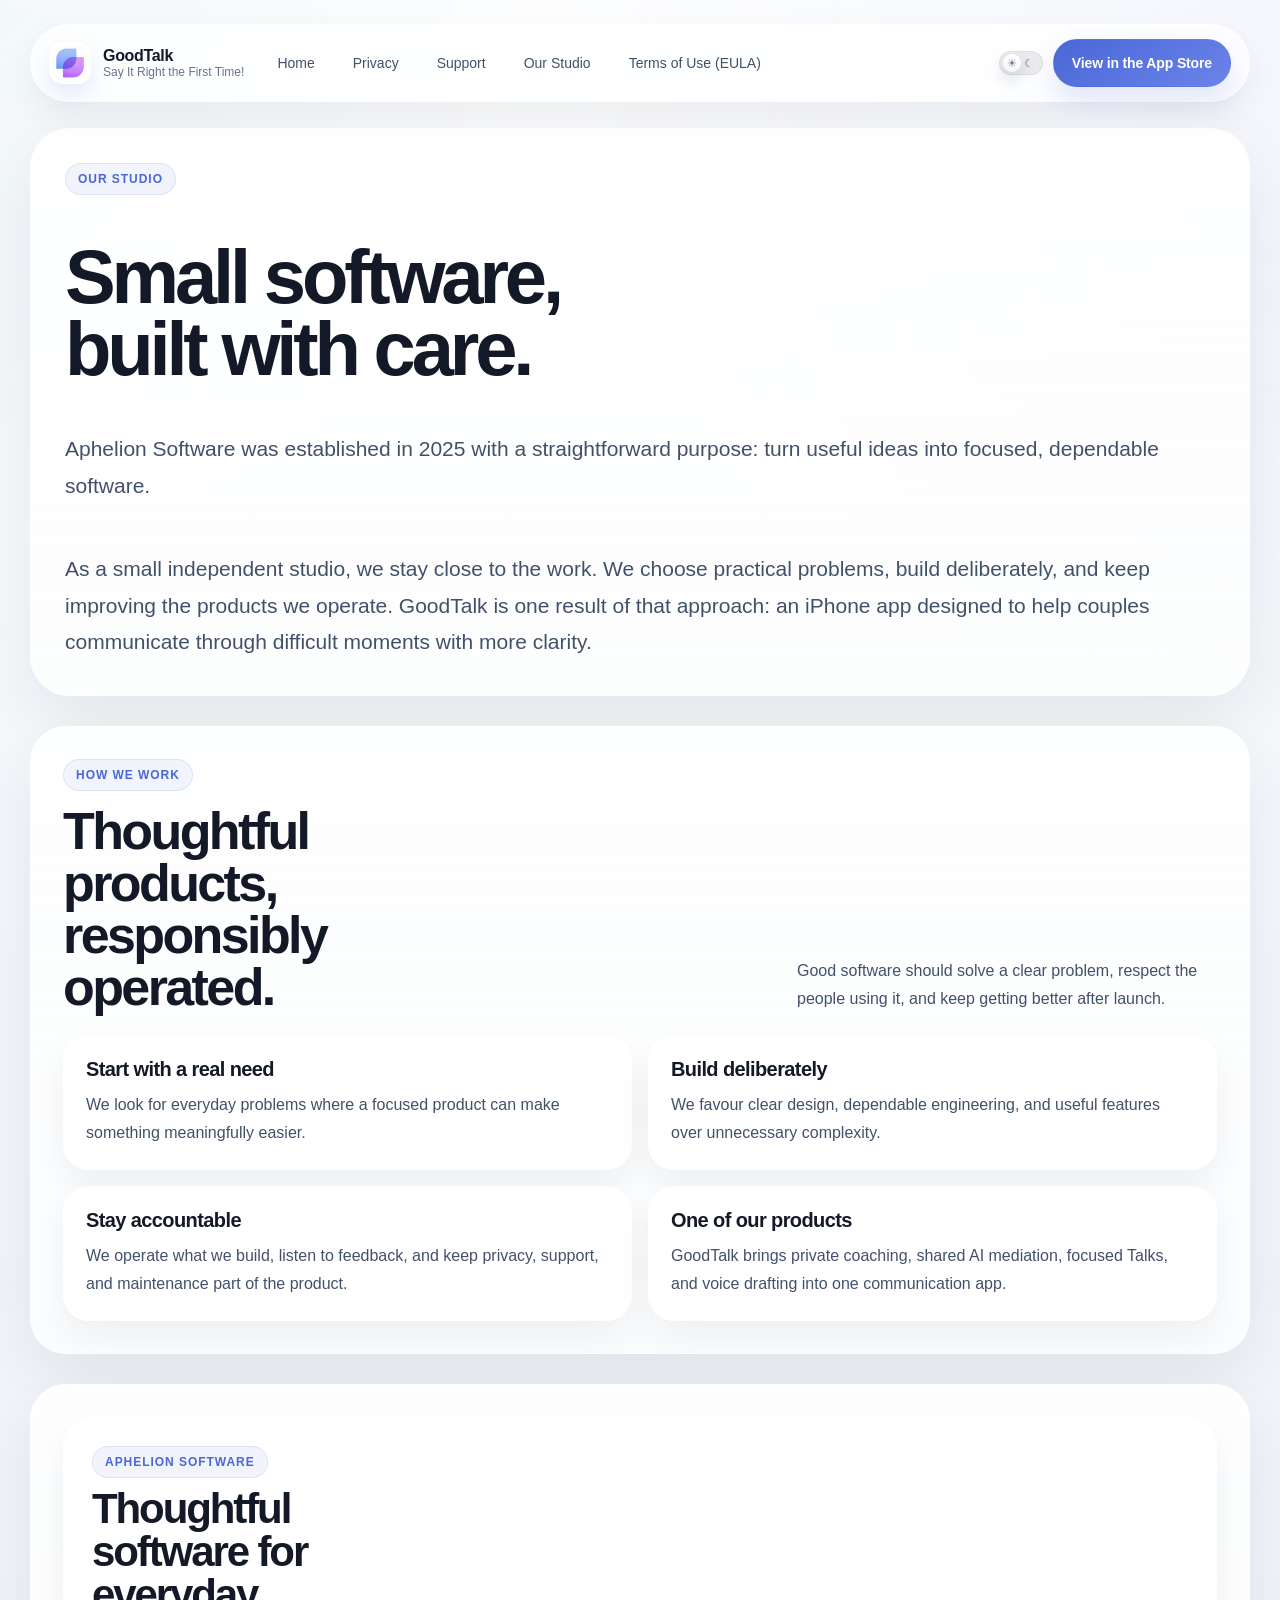
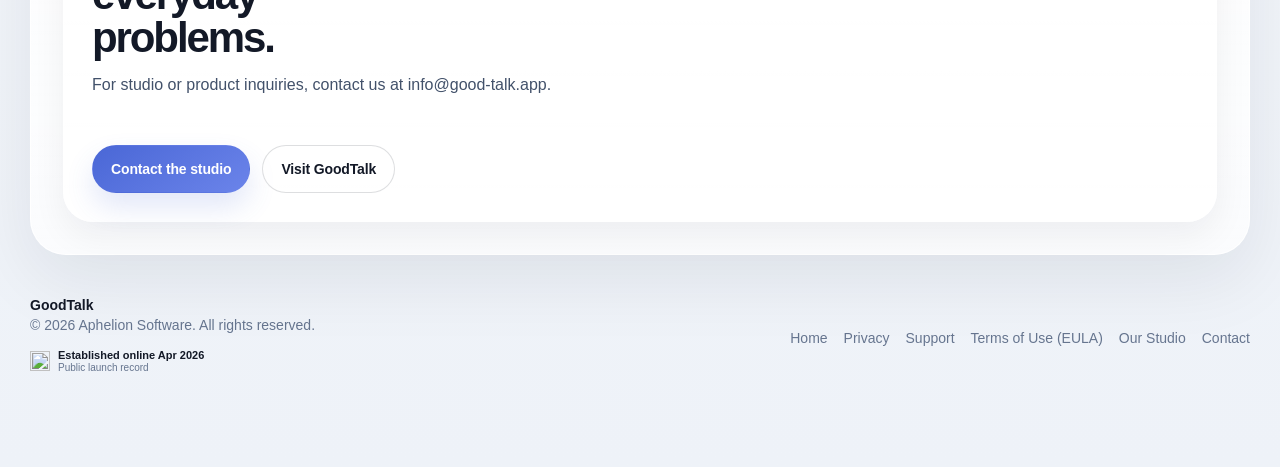
==== company/index.html @ 1cd94fde "Add company page and update assets for GoodTalk - Created a new company page (company/index.html) de" ====
<!DOCTYPE html>
<html lang="en">
<head>
  <meta charset="UTF-8" />
  <meta name="viewport" content="width=device-width, initial-scale=1.0" />
  <title>Our Studio | Aphelion Software</title>
  <meta
    name="description"
    content="Aphelion Software is an independent software studio established in 2025. GoodTalk is one of the products built and operated by the studio."
  />
  <meta name="robots" content="index, follow" />
  <meta name="theme-color" content="#f5f7fb" media="(prefers-color-scheme: light)" />
  <meta name="theme-color" content="#0d1118" media="(prefers-color-scheme: dark)" />
  <link rel="canonical" href="https://good-talk.app/company/" />
  <link rel="icon" type="image/png" href="../assets/app-icon.png" />
  <link rel="apple-touch-icon" href="../assets/app-icon.png" />
  <meta property="og:type" content="website" />
  <meta property="og:site_name" content="GoodTalk" />
  <meta property="og:title" content="Our Studio | Aphelion Software" />
  <meta property="og:description" content="An independent software studio established in 2025, and the team behind GoodTalk." />
  <meta property="og:url" content="https://good-talk.app/company/" />
  <meta property="og:image" content="https://good-talk.app/assets/app-icon.png" />
  <meta property="og:image:width" content="1024" />
  <meta property="og:image:height" content="1024" />
  <meta property="og:image:alt" content="GoodTalk logo" />
  <meta name="twitter:card" content="summary_large_image" />
  <meta name="twitter:title" content="Our Studio | Aphelion Software" />
  <meta name="twitter:description" content="An independent software studio established in 2025, and the team behind GoodTalk." />
  <meta name="twitter:image" content="https://good-talk.app/assets/app-icon.png" />
  <meta name="twitter:image:alt" content="GoodTalk logo" />
  <link rel="stylesheet" href="../styles.css" />
  <script type="application/ld+json">
    {
      "@context": "https://schema.org",
      "@graph": [
        {
          "@type": "Organization",
          "@id": "https://good-talk.app/#organization",
          "name": "Aphelion Software",
          "url": "https://good-talk.app/",
          "email": "info@good-talk.app",
          "foundingDate": "2025",
          "brand": {
            "@type": "Brand",
            "name": "GoodTalk"
          }
        },
        {
          "@type": "WebPage",
          "@id": "https://good-talk.app/company/#webpage",
          "url": "https://good-talk.app/company/",
          "name": "Our Studio | Aphelion Software",
          "description": "Aphelion Software is an independent software studio established in 2025. GoodTalk is one of the products built and operated by the studio."
        }
      ]
    }
  </script>
</head>
<body data-page="company">
  <main class="site-shell">
    <header class="topbar">
      <a class="brand" href="../index.html" aria-label="GoodTalk home">
        <span class="brand-mark">
          <img class="brand-icon" src="../assets/goodtalk-logo.png" alt="" />
        </span>
        <span class="brand-copy">
          <span class="brand-title">GoodTalk</span>
          <span class="brand-subtitle">Say It Right the First Time!</span>
        </span>
      </a>

      <button
        class="menu-toggle"
        type="button"
        aria-expanded="false"
        aria-controls="topbar-menu-company"
        aria-label="Open navigation"
      >
        <span></span>
        <span></span>
      </button>

      <div class="topbar-menu" id="topbar-menu-company">
        <nav class="nav-links" aria-label="Primary">
          <a class="nav-link" href="../index.html">Home</a>
          <a class="nav-link" href="../privacy.html">Privacy</a>
          <a class="nav-link" href="../support.html">Support</a>
          <a class="nav-link is-active" href="index.html" aria-current="page">Our Studio</a>
          <a class="nav-link" href="../terms-of-use.html">Terms of Use (EULA)</a>
        </nav>
        <div class="mobile-nav-extra">
          <a class="nav-link" href="../index.html#overview">Overview</a>
          <a class="nav-link" href="../index.html#modes">Modes</a>
          <a class="nav-link" href="../index.html#features">Features</a>
          <a class="nav-link" href="../index.html#pricing">Pricing</a>
        </div>
        <div class="topbar-actions">
          <button class="theme-toggle" type="button" aria-pressed="false" aria-label="Toggle color theme">
            <span class="theme-toggle-track" aria-hidden="true">
              <span class="theme-toggle-icon theme-toggle-icon-sun">☀</span>
              <span class="theme-toggle-thumb"></span>
              <span class="theme-toggle-icon theme-toggle-icon-moon">☾</span>
            </span>
          </button>
          <a class="button button-primary topbar-cta" href="https://apps.apple.com/us/app/goodtalk/id6760621856">View in the App Store</a>
        </div>
      </div>
    </header>

    <section class="page-hero reveal">
      <span class="section-kicker">Our Studio</span>
      <h1>Small software, built with care.</h1>
      <p>
        Aphelion Software was established in 2025 with a straightforward purpose: turn useful ideas into focused, dependable software.
      </p>
      <p>
        As a small independent studio, we stay close to the work. We choose practical problems, build deliberately, and keep improving the products we operate.
        GoodTalk is one result of that approach: an iPhone app designed to help couples communicate through difficult moments with more clarity.
      </p>
    </section>

    <section class="section section-shell reveal">
      <div class="section-header">
        <div>
          <span class="section-kicker">How we work</span>
          <h2>Thoughtful products, responsibly operated.</h2>
        </div>
        <p>Good software should solve a clear problem, respect the people using it, and keep getting better after launch.</p>
      </div>

      <div class="policy-grid">
        <article class="policy-card">
          <h3>Start with a real need</h3>
          <p>We look for everyday problems where a focused product can make something meaningfully easier.</p>
        </article>
        <article class="policy-card">
          <h3>Build deliberately</h3>
          <p>We favour clear design, dependable engineering, and useful features over unnecessary complexity.</p>
        </article>
        <article class="policy-card">
          <h3>Stay accountable</h3>
          <p>We operate what we build, listen to feedback, and keep privacy, support, and maintenance part of the product.</p>
        </article>
        <article class="policy-card">
          <h3>One of our products</h3>
          <p>GoodTalk brings private coaching, shared AI mediation, focused Talks, and voice drafting into one communication app.</p>
        </article>
      </div>
    </section>

    <section class="section section-shell reveal">
      <div class="cta-panel">
        <div>
          <span class="section-kicker">Aphelion Software</span>
          <h2>Thoughtful software for everyday problems.</h2>
          <p>For studio or product inquiries, contact us at info@good-talk.app.</p>
        </div>
        <div class="button-row">
          <a class="button button-primary" href="mailto:info@good-talk.app">Contact the studio</a>
          <a class="button button-secondary" href="../index.html">Visit GoodTalk</a>
        </div>
      </div>
    </section>

    <footer class="footer">
      <div class="footer-brand">
        <strong>GoodTalk</strong>
        <span>© 2026 Aphelion Software. All rights reserved.</span>
        <a class="launch-badge" href="https://websitelaunches.com/site/good-talk.app" target="_blank" rel="noopener" aria-label="View GoodTalk public launch record">
          <img class="launch-badge-logo" src="https://websitelaunches.com/images/wl_logo.png" alt="" width="24" height="24" loading="lazy">
          <span>
            <span class="launch-badge-title">Established online Apr 2026</span>
            <span class="launch-badge-caption">Public launch record</span>
          </span>
        </a>
      </div>
      <div class="footer-links">
        <a href="../index.html">Home</a>
        <a href="../privacy.html">Privacy</a>
        <a href="../support.html">Support</a>
        <a href="../terms-of-use.html">Terms of Use (EULA)</a>
        <a href="index.html">Our Studio</a>
        <a href="mailto:info@good-talk.app">Contact</a>
      </div>
    </footer>
  </main>

  <script src="../script.js"></script>
</body>
</html>
---- styles.css ----
:root {
  --bg: #f5f7fb;
  --bg-soft: #edf1f7;
  --surface: rgba(255, 255, 255, 0.86);
  --surface-strong: #ffffff;
  --surface-muted: rgba(247, 249, 252, 0.94);
  --stroke: rgba(17, 24, 39, 0.08);
  --stroke-strong: rgba(17, 24, 39, 0.14);
  --text: #131927;
  --text-soft: #42516a;
  --text-muted: #66758f;
  --accent: #4a67d6;
  --accent-soft: #6b84ea;
  --accent-mist: rgba(74, 103, 214, 0.1);
  --teal: #1f88a7;
  --purple: #6f64c8;
  --shadow-lg: 0 24px 70px rgba(17, 24, 39, 0.08);
  --shadow-md: 0 14px 34px rgba(17, 24, 39, 0.06);
  --shadow-sm: 0 8px 22px rgba(17, 24, 39, 0.05);
  --radius-xl: 34px;
  --radius-lg: 24px;
  --radius-md: 18px;
  --radius-sm: 14px;
  --content-width: 1220px;
  --content-width-narrow: 980px;
}

body[data-theme="dark"] {
  --bg: #0d1118;
  --bg-soft: #141a24;
  --surface: rgba(18, 24, 35, 0.82);
  --surface-strong: #151c27;
  --surface-muted: rgba(21, 28, 39, 0.92);
  --stroke: rgba(148, 163, 184, 0.16);
  --stroke-strong: rgba(148, 163, 184, 0.24);
  --text: #eef3fb;
  --text-soft: #c1cedf;
  --text-muted: #94a3b8;
  --accent: #7c96ff;
  --accent-soft: #9cb1ff;
  --accent-mist: rgba(124, 150, 255, 0.14);
  --teal: #55b7d4;
  --purple: #9a8ef1;
  --shadow-lg: 0 28px 80px rgba(0, 0, 0, 0.34);
  --shadow-md: 0 16px 38px rgba(0, 0, 0, 0.28);
  --shadow-sm: 0 10px 26px rgba(0, 0, 0, 0.22);
}

* {
  box-sizing: border-box;
}

html {
  scroll-behavior: smooth;
}

body {
  --sticky-offset: 112px;
}

body {
  margin: 0;
  min-height: 100vh;
  color: var(--text);
  font-family: "SF Pro Display", "Avenir Next", "Segoe UI", sans-serif;
  background:
    radial-gradient(circle at top right, rgba(74, 103, 214, 0.08), transparent 30%),
    radial-gradient(circle at top left, rgba(31, 136, 167, 0.08), transparent 22%),
    linear-gradient(180deg, #fbfcfe 0%, #f4f7fb 42%, #eef2f8 100%);
}

body[data-theme="dark"] {
  background:
    radial-gradient(circle at top right, rgba(124, 150, 255, 0.14), transparent 28%),
    radial-gradient(circle at top left, rgba(85, 183, 212, 0.12), transparent 20%),
    linear-gradient(180deg, #0b1017 0%, #111722 44%, #161d29 100%);
}

body::before {
  content: "";
  position: fixed;
  inset: 0;
  pointer-events: none;
  background:
    linear-gradient(rgba(255, 255, 255, 0.55), rgba(255, 255, 255, 0.55)),
    linear-gradient(90deg, rgba(17, 24, 39, 0.015) 1px, transparent 1px),
    linear-gradient(rgba(17, 24, 39, 0.015) 1px, transparent 1px);
  background-size: auto, 64px 64px, 64px 64px;
  mask-image: linear-gradient(to bottom, rgba(0, 0, 0, 0.85), transparent 92%);
}

body[data-theme="dark"]::before {
  background:
    linear-gradient(rgba(6, 10, 16, 0.28), rgba(6, 10, 16, 0.28)),
    linear-gradient(90deg, rgba(255, 255, 255, 0.022) 1px, transparent 1px),
    linear-gradient(rgba(255, 255, 255, 0.022) 1px, transparent 1px);
}

a {
  color: inherit;
}

img,
svg {
  display: block;
  max-width: 100%;
}

.site-shell {
  position: relative;
  z-index: 1;
  width: min(100% - 40px, var(--content-width));
  margin: 0 auto;
  padding: 24px 0 88px;
}

.site-shell-narrow {
  width: min(100% - 40px, var(--content-width-narrow));
}

.topbar {
  position: sticky;
  top: 16px;
  z-index: 30;
  display: flex;
  align-items: center;
  gap: 18px;
  padding: 14px 18px;
  margin-bottom: 26px;
  border: 1px solid rgba(255, 255, 255, 0.75);
  border-radius: 999px;
  background: rgba(255, 255, 255, 0.76);
  backdrop-filter: blur(18px);
  box-shadow: var(--shadow-md);
}

body[data-theme="dark"] .topbar {
  border-color: rgba(148, 163, 184, 0.12);
  background: rgba(15, 21, 31, 0.72);
}

.brand {
  display: inline-flex;
  align-items: center;
  gap: 12px;
  min-width: 0;
  flex-shrink: 0;
  text-decoration: none;
}

.brand-mark {
  display: grid;
  place-items: center;
  width: 42px;
  height: 42px;
  border-radius: 14px;
  padding: 3px;
  background: rgba(255, 255, 255, 0.9);
  box-shadow: 0 10px 22px rgba(74, 103, 214, 0.14);
}

body[data-theme="dark"] .brand-mark {
  background: rgba(255, 255, 255, 0.08);
  box-shadow: 0 10px 24px rgba(0, 0, 0, 0.24);
}

.brand-icon {
  width: 100%;
  height: 100%;
  border-radius: 11px;
  object-fit: cover;
}

.brand-copy {
  min-width: 0;
}

.brand-title,
.brand-subtitle {
  display: block;
}

.brand-title {
  font-size: 16px;
  font-weight: 700;
  letter-spacing: -0.02em;
}

.brand-subtitle {
  font-size: 12px;
  color: var(--text-muted);
}

.topbar-menu {
  display: flex;
  align-items: center;
  gap: 14px;
  flex: 1;
  min-width: 0;
}

.topbar-actions {
  display: inline-flex;
  align-items: center;
  gap: 10px;
  margin-left: auto;
}

.nav-links,
.mobile-nav-extra {
  display: flex;
  align-items: center;
  justify-content: flex-start;
  gap: 8px;
  flex-wrap: wrap;
}

.mobile-nav-extra {
  display: none;
}

.menu-toggle {
  display: none;
  align-items: center;
  justify-content: center;
  gap: 5px;
  width: 44px;
  height: 44px;
  margin-left: auto;
  border: 1px solid rgba(17, 24, 39, 0.08);
  border-radius: 999px;
  background: rgba(255, 255, 255, 0.84);
  box-shadow: var(--shadow-sm);
}

body[data-theme="dark"] .menu-toggle {
  border-color: rgba(148, 163, 184, 0.16);
  background: rgba(255, 255, 255, 0.06);
}

.menu-toggle span {
  display: block;
  width: 18px;
  height: 2px;
  border-radius: 999px;
  background: var(--text);
}

.theme-toggle {
  display: inline-flex;
  align-items: center;
  justify-content: center;
  width: 44px;
  height: 28px;
  padding: 0;
  border: 0;
  border-radius: 999px;
  background: transparent;
  color: var(--text);
  font: inherit;
  text-decoration: none;
  transition: transform 0.18s ease, opacity 0.18s ease;
}

.theme-toggle:hover,
.theme-toggle:focus-visible {
  transform: translateY(-1px);
  opacity: 0.92;
}

.theme-toggle-track {
  position: relative;
  display: inline-grid;
  grid-template-columns: 1fr 1fr;
  align-items: center;
  width: 44px;
  height: 24px;
  padding: 0 4px;
  border-radius: 999px;
  background: rgba(17, 24, 39, 0.08);
  border: 1px solid rgba(17, 24, 39, 0.06);
}

.theme-toggle-icon {
  position: relative;
  z-index: 1;
  display: grid;
  place-items: center;
  font-size: 11px;
  line-height: 1;
  color: var(--text-muted);
}

.theme-toggle-thumb {
  position: absolute;
  top: 2px;
  left: 3px;
  width: 18px;
  height: 18px;
  border-radius: 999px;
  background: linear-gradient(180deg, rgba(255, 255, 255, 0.98), rgba(244, 247, 252, 0.92));
  box-shadow: 0 8px 16px rgba(17, 24, 39, 0.16);
  transition: transform 0.22s ease;
}

.nav-link,
.button {
  display: inline-flex;
  align-items: center;
  justify-content: center;
  text-decoration: none;
  transition: transform 0.18s ease, background-color 0.18s ease, border-color 0.18s ease, color 0.18s ease, box-shadow 0.18s ease;
}

.nav-link {
  min-height: 42px;
  padding: 0 14px;
  border-radius: 999px;
  border: 1px solid transparent;
  color: var(--text-soft);
  font-size: 14px;
  font-weight: 500;
}

.nav-link:hover,
.nav-link:focus-visible,
.nav-link.is-active {
  color: var(--text);
  background: rgba(255, 255, 255, 0.86);
  border-color: rgba(17, 24, 39, 0.08);
  box-shadow: var(--shadow-sm);
}

.button {
  min-height: 48px;
  padding: 0 18px;
  border-radius: 999px;
  border: 1px solid transparent;
  font-size: 14px;
  font-weight: 700;
  letter-spacing: -0.01em;
}

.button:hover,
.button:focus-visible {
  transform: translateY(-1px);
}

.button-primary {
  color: #fff;
  background: linear-gradient(145deg, var(--accent), var(--accent-soft));
  box-shadow: 0 14px 28px rgba(74, 103, 214, 0.16);
}

.button-secondary {
  color: var(--text);
  background: rgba(255, 255, 255, 0.84);
  border-color: var(--stroke-strong);
}

body[data-theme="dark"] .button-secondary {
  background: rgba(255, 255, 255, 0.06);
}

body[data-theme="dark"] .theme-toggle {
  background: transparent;
}

body[data-theme="dark"] .theme-toggle:hover,
body[data-theme="dark"] .theme-toggle:focus-visible {
  background: transparent;
}

body[data-theme="dark"] .theme-toggle-track {
  background: rgba(255, 255, 255, 0.08);
  border-color: rgba(148, 163, 184, 0.14);
}

body[data-theme="dark"] .theme-toggle-thumb {
  transform: translateX(18px);
  background: linear-gradient(180deg, rgba(124, 150, 255, 0.95), rgba(96, 118, 214, 0.92));
  box-shadow: 0 8px 18px rgba(0, 0, 0, 0.28);
}

body[data-theme="dark"] .theme-toggle-icon-sun {
  color: rgba(148, 163, 184, 0.8);
}

body[data-theme="dark"] .theme-toggle-icon-moon {
  color: #eef3fb;
}

body[data-theme="dark"] .legal-fine-print-card {
  border-color: rgba(148, 163, 184, 0.12);
  background: rgba(255, 255, 255, 0.05);
}

.topbar-cta {
  white-space: nowrap;
}

.hero,
.page-hero {
  display: grid;
  gap: 28px;
  padding: 38px;
  border: 1px solid rgba(255, 255, 255, 0.88);
  border-radius: 40px;
  background: linear-gradient(180deg, rgba(255, 255, 255, 0.94), rgba(255, 255, 255, 0.78));
  box-shadow: var(--shadow-lg);
}

body[data-theme="dark"] .hero,
body[data-theme="dark"] .page-hero,
body[data-theme="dark"] .section-shell,
body[data-theme="dark"] .mode-detail,
body[data-theme="dark"] .intro-card,
body[data-theme="dark"] .mode-card,
body[data-theme="dark"] .category-card,
body[data-theme="dark"] .trust-card,
body[data-theme="dark"] .support-topic-card,
body[data-theme="dark"] .support-checklist-card,
body[data-theme="dark"] .privacy-summary-card,
body[data-theme="dark"] .policy-card,
body[data-theme="dark"] .policy-detail-card,
body[data-theme="dark"] .faq-card,
body[data-theme="dark"] .pricing-card,
body[data-theme="dark"] .cta-panel,
body[data-theme="dark"] .mode-pill {
  border-color: rgba(148, 163, 184, 0.12);
  background: rgba(17, 24, 35, 0.78);
}

.hero,
.page-hero,
.mode-detail,
.section-shell,
.footer,
#overview,
#modes,
#communication-coach,
#features,
#pricing,
#mode-aria,
#mode-private-coach,
#mode-talks,
#mode-voice {
  scroll-margin-top: var(--sticky-offset);
}

.hero {
  grid-template-columns: minmax(0, 1.05fr) minmax(340px, 0.95fr);
  align-items: center;
}

.hero-copy {
  max-width: 600px;
}

.eyebrow,
.section-kicker,
.mode-card-label,
.pricing-tier,
.pricing-badge,
.pill-label {
  display: inline-flex;
  align-items: center;
  justify-content: center;
  justify-self: start;
  width: fit-content;
  max-width: 100%;
  border-radius: 999px;
  font-size: 12px;
  font-weight: 700;
  letter-spacing: 0.08em;
  text-transform: uppercase;
}

.eyebrow,
.section-kicker {
  padding: 8px 12px;
  border: 1px solid rgba(74, 103, 214, 0.12);
  background: rgba(74, 103, 214, 0.07);
  color: var(--accent);
}

.hero h1,
.page-hero h1 {
  margin: 18px 0 0;
  font-size: clamp(40px, 8vw, 76px);
  line-height: 0.95;
  letter-spacing: -0.055em;
  max-width: 11ch;
}

.lead,
.page-hero p {
  margin: 18px 0 0;
  font-size: clamp(18px, 2vw, 21px);
  line-height: 1.75;
  color: var(--text-soft);
}

.hero-actions,
.button-row {
  display: flex;
  flex-wrap: wrap;
  gap: 12px;
  margin-top: 28px;
}

.hero-offers {
  display: grid;
  gap: 8px;
  margin-top: 20px;
  color: var(--text);
  font-size: 14px;
  line-height: 1.55;
}

.hero-offers strong {
  display: flex;
  align-items: center;
  gap: 9px;
}

.hero-offers strong::before {
  content: "";
  flex: 0 0 auto;
  width: 8px;
  height: 8px;
  border-radius: 999px;
  background: linear-gradient(145deg, var(--teal), var(--accent));
  box-shadow: 0 0 0 5px var(--accent-mist);
}

.hero-point,
.mini-chip {
  display: inline-flex;
  align-items: center;
  min-height: 40px;
  padding: 0 14px;
  border-radius: 999px;
  background: rgba(255, 255, 255, 0.8);
  border: 1px solid rgba(17, 24, 39, 0.08);
  color: var(--text-soft);
  font-size: 14px;
  box-shadow: var(--shadow-sm);
}

.hero-visual,
.mode-visual {
  display: flex;
  justify-content: center;
}

.hero-device {
  display: grid;
  justify-items: center;
  width: min(100%, 560px);
  padding: 12px 20px 8px;
}

.hero-device-stage {
  position: relative;
  width: min(100%, 500px);
  padding: 10px 0 0;
}

.hero-phone-switcher {
  position: relative;
  display: block;
  width: 100%;
  aspect-ratio: 0.66;
  padding: 0;
  border: 0;
  background: transparent;
  color: inherit;
  cursor: pointer;
  overflow: visible;
}

.hero-phone-switcher:focus-visible {
  outline: 3px solid var(--accent);
  outline-offset: 8px;
  border-radius: 36px;
}

.hero-phone-switcher .hero-phone-card {
  position: absolute;
  top: 0;
  left: 0;
  width: min(68%, 340px);
  margin: 0;
  z-index: 1;
  transition: transform 0.52s cubic-bezier(0.22, 1, 0.36, 1);
  transform: translate(92px, 24px) rotate(2.5deg) scale(0.94);
  transform-origin: center;
  opacity: 1;
  pointer-events: none;
}

.hero-phone-switcher .hero-phone-card[data-stack-position="1"] {
  z-index: 2;
  transform: translate(92px, 24px) rotate(2.5deg) scale(0.94);
}

.hero-phone-switcher .hero-phone-card[data-stack-position="2"] {
  z-index: 1;
  transform: translate(172px, 52px) rotate(5deg) scale(0.87);
}

.hero-phone-switcher .hero-phone-card.is-active {
  z-index: 3;
  transform: translate(0, 0) rotate(-2deg) scale(1);
  opacity: 1;
}

.hero-phone-switcher .app-store-poster {
  display: block;
  width: 100%;
  height: auto;
  border: 1px solid rgba(255, 255, 255, 0.88);
  border-radius: 36px;
  background: #f4f1ff;
  box-shadow:
    0 28px 62px rgba(17, 24, 39, 0.22),
    0 4px 16px rgba(74, 103, 214, 0.12);
  overflow: hidden;
}

.iphone-shot {
  position: relative;
  margin: 0;
}

.iphone-shell {
  position: relative;
  width: min(100%, 420px);
  aspect-ratio: 1520 / 3068;
  border-radius: 62px;
  background: url("assets/iphone-17-pro-max-silver-frame.png") center / contain no-repeat;
  box-shadow: 0 30px 85px rgba(17, 24, 39, 0.18);
}

.iphone-island {
  display: none;
}

.iphone-screen {
  position: absolute;
  z-index: 1;
  inset: 3.26% 6.58%;
  overflow: hidden;
  border-radius: 46px;
  background: #000;
  box-shadow: 0 0 0 1px rgba(0, 0, 0, 0.08);
}

.iphone-screen img {
  width: 100%;
  height: 100%;
  object-fit: cover;
  border-radius: inherit;
}

.iphone-shot-compact .iphone-shell {
  width: min(100%, 320px);
}

.shot-caption {
  max-width: 320px;
  margin: 14px auto 0;
  color: var(--text-soft);
  font-size: 14px;
  line-height: 1.7;
  text-align: center;
}

.device-frame {
  width: min(100%, 380px);
  padding: 14px;
  border-radius: 34px;
  background: linear-gradient(180deg, #141721, #23293d);
  box-shadow: 0 26px 58px rgba(17, 24, 39, 0.18);
}

.hero-device .device-frame {
  margin: 0 auto;
}

.device-topline {
  display: flex;
  justify-content: space-between;
  align-items: center;
  padding: 4px 10px 12px;
  color: rgba(255, 255, 255, 0.72);
  font-size: 11px;
  font-weight: 600;
}

.device-screen {
  min-height: 640px;
  padding: 18px;
  border-radius: 24px;
  background:
    radial-gradient(circle at top right, rgba(74, 103, 214, 0.16), transparent 32%),
    linear-gradient(180deg, #fbfcfe, #eef2f9);
}

.device-screen-header,
.conversation-title {
  display: flex;
  justify-content: space-between;
  gap: 14px;
  align-items: start;
  margin-bottom: 16px;
}

.device-screen-header strong,
.conversation-title strong {
  display: block;
  font-size: 16px;
}

.device-screen-header span,
.conversation-title span {
  color: var(--text-muted);
  font-size: 13px;
}

.pill-label {
  min-height: 32px;
  padding: 0 12px;
  background: rgba(74, 103, 214, 0.1);
  color: var(--accent);
  letter-spacing: 0.04em;
}

.chat-thread {
  display: grid;
  gap: 12px;
}

.bubble {
  max-width: 88%;
  padding: 13px 14px;
  border-radius: 20px;
  font-size: 14px;
  line-height: 1.6;
  box-shadow: var(--shadow-sm);
}

.bubble-incoming {
  background: #fff;
  color: var(--text);
  border-bottom-left-radius: 8px;
}

.bubble-outgoing {
  margin-left: auto;
  background: linear-gradient(140deg, var(--accent), var(--accent-soft));
  color: #fff;
  border-bottom-right-radius: 8px;
}

.bubble-system,
.bubble-aria {
  max-width: 100%;
  display: grid;
  gap: 6px;
  background: rgba(74, 103, 214, 0.08);
  border: 1px solid rgba(74, 103, 214, 0.12);
  color: var(--text);
}

.bubble-aria {
  background: rgba(31, 136, 167, 0.09);
  border-color: rgba(31, 136, 167, 0.16);
}

.bubble-system strong,
.bubble-aria strong {
  font-size: 13px;
}

.bubble-system span,
.bubble-aria span {
  font-size: 14px;
  line-height: 1.6;
  color: var(--text-soft);
}

.device-composer {
  display: flex;
  align-items: center;
  justify-content: space-between;
  gap: 12px;
  margin-top: 16px;
  padding: 12px 14px;
  border-radius: 18px;
  background: rgba(255, 255, 255, 0.82);
  border: 1px solid rgba(17, 24, 39, 0.06);
}

.device-composer span {
  font-size: 14px;
  color: var(--text-muted);
}

.device-composer button {
  border: 0;
  border-radius: 999px;
  background: rgba(74, 103, 214, 0.14);
  color: var(--accent);
  padding: 9px 14px;
  font: inherit;
  font-weight: 700;
}

.section {
  margin-top: 30px;
}

.section-shell {
  padding: 32px;
  border-radius: 36px;
  border: 1px solid rgba(255, 255, 255, 0.88);
  background:
    linear-gradient(180deg, rgba(255, 255, 255, 0.9), rgba(255, 255, 255, 0.72));
  box-shadow: var(--shadow-lg);
}

.section-header {
  display: grid;
  grid-template-columns: minmax(0, 1fr) minmax(280px, 420px);
  gap: 22px;
  align-items: end;
  margin-bottom: 22px;
}

.section-header h2 {
  margin: 14px 0 0;
  font-size: clamp(30px, 5vw, 52px);
  line-height: 1;
  letter-spacing: -0.05em;
  max-width: 12ch;
}

.section-header p {
  margin: 0;
  color: var(--text-soft);
  line-height: 1.75;
  font-size: 16px;
}

.intro-grid,
.mode-card-grid,
.category-grid,
.trust-grid,
.pricing-grid,
.support-topic-grid,
.support-checklist-grid,
.policy-grid {
  display: grid;
  gap: 16px;
}

.intro-grid {
  grid-template-columns: repeat(4, minmax(0, 1fr));
}

.intro-card,
.mode-card,
.category-card,
.trust-card,
.support-topic-card,
.support-checklist-card,
.privacy-summary-card,
.policy-card,
.policy-detail-card,
.faq-card,
.pricing-card,
.cta-panel,
.mode-pill {
  border: 1px solid rgba(255, 255, 255, 0.9);
  background: rgba(255, 255, 255, 0.82);
  box-shadow: var(--shadow-md);
}

.intro-card,
.category-card,
.trust-card,
.support-topic-card,
.support-checklist-card,
.policy-card,
.policy-detail-card,
.faq-card,
.pricing-card {
  padding: 22px;
  border-radius: 26px;
}

.intro-card strong,
.category-card h3,
.trust-card h3,
.support-topic-card h3,
.support-checklist-card h3,
.policy-card h3,
.policy-detail-card h3,
.faq-card h3,
.pricing-card h3 {
  margin: 0 0 10px;
  font-size: 20px;
  line-height: 1.15;
  letter-spacing: -0.03em;
}

.intro-card p,
.category-card p,
.trust-card p,
.support-topic-card p,
.support-checklist-card p,
.policy-card p,
.policy-detail-card p,
.faq-card p,
.pricing-copy,
.pricing-note,
.cta-panel p,
.privacy-summary-card p {
  margin: 0;
  color: var(--text-soft);
  line-height: 1.75;
}

.mode-rail {
  display: flex;
  flex-wrap: wrap;
  gap: 12px;
  margin-bottom: 20px;
}

.mode-pill {
  display: inline-flex;
  align-items: center;
  gap: 12px;
  min-height: 50px;
  padding: 0 16px;
  border-radius: 999px;
  text-decoration: none;
}

.mode-pill span {
  font-size: 12px;
  color: var(--text-muted);
  font-weight: 700;
}

.mode-pill strong {
  font-size: 14px;
}

.mode-pill.is-active {
  background: rgba(74, 103, 214, 0.08);
  border-color: rgba(74, 103, 214, 0.14);
}

.mode-card-grid {
  grid-template-columns: repeat(3, minmax(0, 1fr));
}

.mode-card {
  display: block;
  padding: 24px;
  border-radius: 30px;
  text-decoration: none;
}

.mode-card-label,
.pricing-tier {
  min-height: 32px;
  padding: 0 12px;
  margin-bottom: 18px;
  background: rgba(74, 103, 214, 0.08);
  color: var(--accent);
}

.mode-card h3 {
  margin: 0 0 10px;
  font-size: 24px;
  line-height: 1.05;
  letter-spacing: -0.04em;
}

.mode-card p {
  margin: 0;
  color: var(--text-soft);
  line-height: 1.7;
}

.mode-card-coach {
  background: linear-gradient(180deg, rgba(255, 255, 255, 0.94), rgba(114, 100, 200, 0.08));
}

.mode-card-aria {
  background: linear-gradient(180deg, rgba(255, 255, 255, 0.94), rgba(31, 136, 167, 0.08));
}

.mode-card-private-aria {
  background: linear-gradient(180deg, rgba(255, 255, 255, 0.94), rgba(111, 100, 200, 0.08));
}

.mode-card-touch {
  background: linear-gradient(180deg, rgba(255, 255, 255, 0.94), rgba(74, 103, 214, 0.08));
}

body[data-theme="dark"] .mode-card-coach {
  background: linear-gradient(180deg, rgba(22, 28, 40, 0.92), rgba(86, 74, 148, 0.16));
}

body[data-theme="dark"] .mode-card-aria {
  background: linear-gradient(180deg, rgba(22, 28, 40, 0.92), rgba(27, 107, 131, 0.18));
}

body[data-theme="dark"] .mode-card-private-aria {
  background: linear-gradient(180deg, rgba(22, 28, 40, 0.92), rgba(111, 100, 200, 0.18));
}

body[data-theme="dark"] .mode-card-touch {
  background: linear-gradient(180deg, rgba(22, 28, 40, 0.92), rgba(74, 103, 214, 0.18));
}

.mode-detail {
  display: grid;
  grid-template-columns: minmax(0, 1fr) minmax(300px, 420px);
  gap: 26px;
  align-items: center;
  margin-top: 24px;
  padding: 28px;
  border-radius: 34px;
  background: rgba(255, 255, 255, 0.78);
  border: 1px solid rgba(255, 255, 255, 0.9);
  box-shadow: var(--shadow-lg);
}

.mode-detail-reverse {
  grid-template-columns: minmax(300px, 420px) minmax(0, 1fr);
}

.mode-detail-reverse .mode-visual {
  order: -1;
}

#mode-private-coach {
  background:
    radial-gradient(circle at top right, rgba(111, 100, 200, 0.12), transparent 28%),
    linear-gradient(180deg, rgba(255, 255, 255, 0.88), rgba(255, 255, 255, 0.74));
}

#mode-private-aria {
  background:
    radial-gradient(circle at top right, rgba(111, 100, 200, 0.14), transparent 28%),
    linear-gradient(180deg, rgba(255, 255, 255, 0.88), rgba(255, 255, 255, 0.74));
}

#mode-aria {
  background:
    radial-gradient(circle at top right, rgba(31, 136, 167, 0.14), transparent 28%),
    linear-gradient(180deg, rgba(255, 255, 255, 0.88), rgba(255, 255, 255, 0.74));
}

#mode-talks {
  background:
    radial-gradient(circle at top right, rgba(74, 103, 214, 0.12), transparent 28%),
    linear-gradient(180deg, rgba(255, 255, 255, 0.88), rgba(255, 255, 255, 0.74));
}

#mode-voice {
  background:
    radial-gradient(circle at top right, rgba(111, 100, 200, 0.14), transparent 28%),
    linear-gradient(180deg, rgba(255, 255, 255, 0.88), rgba(255, 255, 255, 0.74));
}

body[data-theme="dark"] #mode-private-coach {
  background:
    radial-gradient(circle at top right, rgba(111, 100, 200, 0.18), transparent 28%),
    linear-gradient(180deg, rgba(18, 24, 35, 0.94), rgba(18, 24, 35, 0.82));
}

body[data-theme="dark"] #mode-private-aria {
  background:
    radial-gradient(circle at top right, rgba(111, 100, 200, 0.22), transparent 28%),
    linear-gradient(180deg, rgba(18, 24, 35, 0.94), rgba(18, 24, 35, 0.82));
}

body[data-theme="dark"] #mode-aria {
  background:
    radial-gradient(circle at top right, rgba(31, 136, 167, 0.2), transparent 28%),
    linear-gradient(180deg, rgba(18, 24, 35, 0.94), rgba(18, 24, 35, 0.82));
}

body[data-theme="dark"] #mode-talks {
  background:
    radial-gradient(circle at top right, rgba(74, 103, 214, 0.2), transparent 28%),
    linear-gradient(180deg, rgba(18, 24, 35, 0.94), rgba(18, 24, 35, 0.82));
}

body[data-theme="dark"] #mode-voice {
  background:
    radial-gradient(circle at top right, rgba(111, 100, 200, 0.2), transparent 28%),
    linear-gradient(180deg, rgba(18, 24, 35, 0.94), rgba(18, 24, 35, 0.82));
}

.mode-copy h2 {
  margin: 12px 0;
  font-size: clamp(30px, 5vw, 48px);
  line-height: 1;
  letter-spacing: -0.05em;
  max-width: 13ch;
}

.mode-copy,
.mode-visual,
.example-showcase,
.example-carousel-viewport,
.example-carousel-track,
.example-card,
.example-slide,
.example-block {
  min-width: 0;
}

.mode-copy p {
  margin: 0;
  color: var(--text-soft);
  font-size: 17px;
  line-height: 1.8;
  max-width: 60ch;
}

.feature-list {
  margin: 18px 0 0;
  padding-left: 18px;
  color: var(--text-soft);
  line-height: 1.85;
}

.feature-list strong {
  color: var(--text);
}

.private-aria-card {
  display: grid;
  gap: 20px;
  padding: 28px;
  border: 1px solid rgba(111, 100, 200, 0.18);
  border-radius: 28px;
  background: rgba(255, 255, 255, 0.72);
  box-shadow: var(--shadow-md);
}

body[data-theme="dark"] .private-aria-card {
  background: rgba(255, 255, 255, 0.05);
}

.private-aria-modes {
  display: flex;
  flex-wrap: wrap;
  gap: 10px;
}

.private-aria-modes span {
  display: inline-flex;
  align-items: center;
  min-height: 38px;
  padding: 0 14px;
  border-radius: 999px;
  background: rgba(111, 100, 200, 0.1);
  color: var(--purple);
  font-size: 13px;
  font-weight: 700;
}

.private-aria-card p {
  margin: 0;
  color: var(--text-soft);
  line-height: 1.7;
}

.example-showcase {
  margin-top: 28px;
  padding: 22px;
  border-radius: 28px;
  background: rgba(247, 249, 253, 0.82);
  border: 1px solid rgba(17, 24, 39, 0.06);
  box-shadow: inset 0 1px 0 rgba(255, 255, 255, 0.65);
}

body[data-theme="dark"] .example-showcase,
body[data-theme="dark"] .feature-showcase {
  background: rgba(255, 255, 255, 0.04);
  border-color: rgba(148, 163, 184, 0.12);
  box-shadow: inset 0 1px 0 rgba(255, 255, 255, 0.04);
}

.example-showcase-header {
  display: flex;
  align-items: end;
  justify-content: space-between;
  gap: 18px;
  margin-bottom: 18px;
}

.example-showcase-header strong {
  display: block;
  margin-bottom: 6px;
  font-size: 18px;
  letter-spacing: -0.03em;
}

.example-showcase-header span {
  color: var(--text-soft);
  line-height: 1.7;
}

.example-carousel-controls {
  display: inline-flex;
  align-items: center;
  gap: 10px;
}

.example-carousel-button {
  position: relative;
  width: 34px;
  height: 34px;
  padding: 0;
  border: 1px solid rgba(17, 24, 39, 0.08);
  border-radius: 999px;
  background: rgba(255, 255, 255, 0.52);
  color: var(--text);
  font: inherit;
  font-size: 0;
  transition: transform 0.18s ease, background-color 0.18s ease, border-color 0.18s ease;
}

body[data-theme="dark"] .example-carousel-button {
  border-color: rgba(148, 163, 184, 0.16);
  background: rgba(255, 255, 255, 0.06);
  color: var(--text);
}

.example-carousel-button:hover,
.example-carousel-button:focus-visible {
  transform: translateY(-1px);
  background: rgba(255, 255, 255, 0.8);
  border-color: rgba(17, 24, 39, 0.12);
}

body[data-theme="dark"] .example-carousel-button:hover,
body[data-theme="dark"] .example-carousel-button:focus-visible {
  background: rgba(255, 255, 255, 0.12);
}

.example-carousel-button span {
  position: absolute;
  inset: 0;
  color: transparent;
}

.example-carousel-button span::before {
  content: "";
  position: absolute;
  top: 50%;
  left: 50%;
  width: 8px;
  height: 8px;
  border-top: 1.8px solid currentColor;
  border-right: 1.8px solid currentColor;
  color: var(--text-soft);
}

.example-carousel-button[data-carousel-next] span::before {
  transform: translate(-58%, -50%) rotate(45deg);
}

.example-carousel-button[data-carousel-prev] span::before {
  transform: translate(-42%, -50%) rotate(-135deg);
}

.example-carousel-viewport {
  overflow: hidden;
  border-radius: 24px;
}

.example-carousel-track {
  display: flex;
  transition: transform 0.45s cubic-bezier(0.22, 1, 0.36, 1);
  will-change: transform;
}

.device-carousel-viewport {
  position: relative;
  display: block;
  width: 100%;
  overflow: hidden;
}

.device-carousel-track {
  display: flex;
  width: 100%;
  transition: transform 0.55s cubic-bezier(0.22, 1, 0.36, 1);
  will-change: transform;
}

.device-slide {
  flex: 0 0 100%;
  display: grid;
  justify-items: center;
  align-content: center;
  min-width: 0;
}

.device-slide .iphone-shell,
.story-shot .iphone-shell {
  box-shadow: none;
}

.device-carousel-viewport.is-clickable {
  cursor: pointer;
}

.device-carousel-viewport.is-clickable:focus-visible {
  outline: 3px solid var(--accent);
  outline-offset: 5px;
  border-radius: 34px;
}

.mode-visual-static,
.story-shot {
  width: 100%;
}

.story-shot {
  display: grid;
  justify-items: center;
}

.app-store-shot {
  display: grid;
  width: 100%;
  margin: 0;
  justify-items: center;
}

.app-store-shot img {
  display: block;
  width: min(100%, 420px);
  height: auto;
  border-radius: 34px;
}

.app-store-shot-compact img {
  width: min(100%, 320px);
}

.example-card,
.example-slide {
  flex: 0 0 100%;
  display: grid;
  align-content: start;
  gap: 12px;
  min-height: 100%;
  padding: 22px;
  border-radius: 24px;
  border: 1px solid rgba(17, 24, 39, 0.06);
  background: rgba(255, 255, 255, 0.88);
  box-shadow: var(--shadow-sm);
}

body[data-theme="dark"] .example-card,
body[data-theme="dark"] .example-slide,
body[data-theme="dark"] .example-block,
body[data-theme="dark"] .example-card-aria .example-note-answer,
body[data-theme="dark"] .compare-card,
body[data-theme="dark"] .coach-note {
  border-color: rgba(148, 163, 184, 0.12);
  background: rgba(255, 255, 255, 0.05);
}

body[data-theme="dark"] .example-block-draft {
  background: linear-gradient(180deg, rgba(148, 163, 184, 0.1), rgba(148, 163, 184, 0.05));
  border-color: rgba(148, 163, 184, 0.18);
}

body[data-theme="dark"] .example-block-prompt {
  background: linear-gradient(180deg, rgba(182, 138, 166, 0.16), rgba(122, 132, 160, 0.1));
  border-color: rgba(182, 138, 166, 0.22);
}

body[data-theme="dark"] .example-block-result {
  background: linear-gradient(180deg, rgba(124, 150, 255, 0.18), rgba(124, 150, 255, 0.1));
  border-color: rgba(124, 150, 255, 0.24);
}

.example-card h3 {
  margin: 0;
  font-size: 20px;
  line-height: 1.08;
  letter-spacing: -0.04em;
}

.example-context,
.example-note {
  margin: 0;
  color: var(--text-soft);
  line-height: 1.7;
  overflow-wrap: anywhere;
}

.example-badge {
  display: inline-flex;
  align-items: center;
  justify-self: start;
  width: fit-content;
  max-width: 100%;
  min-height: 30px;
  padding: 0 11px;
  border-radius: 999px;
  background: rgba(74, 103, 214, 0.08);
  color: var(--accent);
  font-size: 12px;
  font-weight: 700;
  letter-spacing: 0.06em;
  text-transform: uppercase;
}

.example-block {
  padding: 14px;
  border-radius: 18px;
  background: rgba(244, 247, 252, 0.82);
  border: 1px solid rgba(17, 24, 39, 0.06);
}

.example-block-draft {
  background: linear-gradient(180deg, rgba(17, 24, 39, 0.05), rgba(17, 24, 39, 0.028));
  border-color: rgba(17, 24, 39, 0.09);
}

.example-block-prompt {
  background: linear-gradient(180deg, rgba(160, 126, 150, 0.12), rgba(108, 114, 137, 0.08));
  border-color: rgba(160, 126, 150, 0.16);
}

.example-block small {
  display: block;
  margin-bottom: 7px;
  color: var(--text-muted);
  font-size: 11px;
  font-weight: 700;
  letter-spacing: 0.08em;
  text-transform: uppercase;
}

.example-block p,
.example-note-answer {
  margin: 0;
  line-height: 1.75;
  overflow-wrap: anywhere;
}

.example-block-result {
  background: linear-gradient(180deg, rgba(74, 103, 214, 0.11), rgba(74, 103, 214, 0.08));
  border-color: rgba(74, 103, 214, 0.18);
}

.example-card-coach {
  background: linear-gradient(180deg, rgba(255, 255, 255, 0.94), rgba(111, 100, 200, 0.05));
}

.example-card-aria {
  background: linear-gradient(180deg, rgba(255, 255, 255, 0.94), rgba(31, 136, 167, 0.05));
}

.example-card-touch {
  background: linear-gradient(180deg, rgba(255, 255, 255, 0.94), rgba(74, 103, 214, 0.05));
}

.example-card-aria .example-note-answer {
  margin-top: 14px;
  padding: 16px;
  border-radius: 18px;
  background: linear-gradient(180deg, rgba(111, 100, 200, 0.1), rgba(74, 103, 214, 0.08));
  border: 1px solid rgba(111, 100, 200, 0.16);
  color: var(--text);
}

.example-card-aria .example-note-answer,
.example-card-touch .example-note,
.example-card-coach .example-note {
  margin-top: auto;
}

.example-carousel-dots {
  display: flex;
  align-items: center;
  justify-content: center;
  gap: 10px;
  margin-top: 18px;
}

.example-carousel-dot {
  width: 10px;
  height: 10px;
  padding: 0;
  border: 0;
  border-radius: 999px;
  background: rgba(17, 24, 39, 0.16);
  transition: width 0.22s ease, background-color 0.22s ease;
}

.example-carousel-dot.is-active {
  width: 28px;
  background: rgba(74, 103, 214, 0.85);
}

.device-section-title {
  margin-bottom: 14px;
  font-size: 13px;
  font-weight: 700;
  letter-spacing: 0.08em;
  text-transform: uppercase;
  color: var(--text-muted);
}

.compare-card,
.coach-note {
  padding: 16px;
  border-radius: 18px;
  background: rgba(255, 255, 255, 0.84);
  border: 1px solid rgba(17, 24, 39, 0.06);
  box-shadow: var(--shadow-sm);
}

.compare-card + .compare-card,
.compare-card + .coach-note {
  margin-top: 12px;
}

.compare-card small,
.coach-note strong {
  display: block;
  margin-bottom: 8px;
}

.compare-card small {
  font-size: 12px;
  text-transform: uppercase;
  letter-spacing: 0.07em;
  color: var(--text-muted);
  font-weight: 700;
}

.compare-card p,
.coach-note span {
  margin: 0;
  color: var(--text-soft);
  line-height: 1.7;
  font-size: 14px;
}

.compare-card-refined {
  background: rgba(74, 103, 214, 0.08);
  border-color: rgba(74, 103, 214, 0.12);
}

.chip-row {
  display: flex;
  flex-wrap: wrap;
  gap: 8px;
  margin-top: 14px;
}

.feature-showcase {
  display: grid;
  grid-template-columns: minmax(0, 1.2fr) minmax(260px, 320px);
  gap: 44px;
  align-items: center;
  padding: 36px;
  margin-bottom: 18px;
  border-radius: 32px;
  background: rgba(244, 247, 252, 0.8);
  border: 1px solid rgba(17, 24, 39, 0.06);
}

.feature-showcase-copy {
  display: grid;
  gap: 18px;
  justify-items: start;
  padding: 8px;
}

.feature-showcase-copy h3 {
  margin: 0;
  font-size: clamp(26px, 4vw, 40px);
  line-height: 1.08;
  letter-spacing: -0.05em;
  max-width: 18ch;
}

.feature-showcase-copy p {
  margin: 0;
  max-width: 54ch;
  color: var(--text-soft);
  line-height: 1.8;
}

.mini-chip {
  min-height: 34px;
  padding: 0 12px;
  font-size: 12px;
  color: var(--teal);
  background: rgba(31, 136, 167, 0.08);
  border-color: rgba(31, 136, 167, 0.12);
}

.category-grid,
.support-topic-grid,
.policy-grid {
  grid-template-columns: repeat(2, minmax(0, 1fr));
}

.trust-grid,
.support-checklist-grid,
.pricing-grid {
  grid-template-columns: repeat(2, minmax(0, 1fr));
}

.trust-card {
  display: block;
  text-decoration: none;
}

.trust-card span {
  display: inline-block;
  margin-bottom: 14px;
  color: var(--accent);
  font-size: 12px;
  font-weight: 700;
  letter-spacing: 0.08em;
  text-transform: uppercase;
}

.pricing-card {
  position: relative;
  min-height: 100%;
}

.pricing-card-premium {
  background: linear-gradient(180deg, rgba(255, 255, 255, 0.96), rgba(74, 103, 214, 0.08));
}

.pricing-card-free {
  background: rgba(255, 255, 255, 0.84);
}

.pricing-card-free,
.pricing-card-premium {
  display: flex;
  flex-direction: column;
}

.pricing-badge {
  min-height: 30px;
  padding: 0 12px;
  margin-bottom: 16px;
  background: rgba(74, 103, 214, 0.12);
  color: var(--accent);
}

.price-stack {
  display: flex;
  align-items: baseline;
  gap: 10px;
  margin-top: 10px;
}

.price-stack strong {
  font-size: 44px;
  line-height: 1;
  letter-spacing: -0.05em;
}

.price-stack span {
  color: var(--text-muted);
  font-size: 14px;
}

.price-stack-secondary {
  margin-top: 8px;
}

.price-stack-secondary strong {
  font-size: 28px;
}

.pricing-value-hint {
  display: inline-flex;
  align-items: center;
  color: var(--purple);
  font-size: 11px;
  font-weight: 700;
  letter-spacing: 0.04em;
  text-transform: uppercase;
  opacity: 0.82;
}

.pricing-copy {
  margin-top: 18px;
}

.pricing-copy strong {
  color: var(--text);
}

.footnote-mark {
  margin-left: 2px;
  font-size: 0.7em;
  vertical-align: super;
  line-height: 0;
}

.pricing-inline-cta {
  margin-top: auto;
  padding-top: 18px;
}

.pricing-trial-button {
  position: relative;
}

.pricing-trial-star {
  position: absolute;
  top: 10px;
  right: 12px;
  font-size: 10px;
  color: var(--purple);
}

.pricing-trial-note {
  display: inline-flex;
  align-items: center;
  margin-top: 8px;
  color: var(--text-muted);
  font-size: 11px;
  line-height: 1.4;
}

.pricing-note {
  margin-top: 16px;
  color: var(--text-muted);
}

.pricing-footnotes {
  margin-top: 18px;
  color: var(--text-muted);
  font-size: 9.5px;
  line-height: 1.35;
  letter-spacing: 0.01em;
  opacity: 0.82;
}

.pricing-footnotes p {
  margin: 0;
}

.pricing-footnotes p + p {
  margin-top: 6px;
}

.page-hero {
  padding: 34px;
}

.page-hero h1 {
  max-width: 13ch;
}

.privacy-summary-card,
.cta-panel {
  padding: 28px;
  border-radius: 30px;
}

.privacy-summary-card strong,
.cta-panel h2 {
  display: block;
}

.privacy-summary-card strong {
  margin-bottom: 10px;
  font-size: 18px;
}

.support-mail-note {
  margin: 14px 0 0;
  color: var(--text-muted);
  font-size: 12px;
  line-height: 1.55;
}

.policy-stack,
.faq-stack,
.faq-list {
  display: grid;
  gap: 16px;
}

.faq-item {
  overflow: hidden;
}

.faq-item summary {
  display: flex;
  align-items: center;
  justify-content: space-between;
  gap: 18px;
  list-style: none;
  cursor: pointer;
  color: var(--text);
  font-size: 19px;
  font-weight: 700;
  line-height: 1.25;
  letter-spacing: 0;
}

.faq-item summary::-webkit-details-marker {
  display: none;
}

.faq-item summary::after {
  content: "+";
  display: grid;
  place-items: center;
  flex: 0 0 34px;
  width: 34px;
  height: 34px;
  border-radius: 999px;
  background: rgba(74, 103, 214, 0.1);
  color: var(--accent);
  font-size: 22px;
  font-weight: 600;
  line-height: 1;
}

.faq-item[open] summary::after {
  content: "-";
}

.faq-item p {
  margin: 16px 0 0;
  padding-top: 16px;
  border-top: 1px solid rgba(17, 24, 39, 0.08);
  color: var(--text-soft);
  line-height: 1.75;
}

.faq-item a {
  color: var(--accent);
  font-weight: 700;
}

body[data-theme="dark"] .faq-item p {
  border-top-color: rgba(148, 163, 184, 0.14);
}

.legal-fine-print {
  gap: 22px;
}

.legal-fine-print-header h2 {
  max-width: 14ch;
}

.legal-fine-print-grid {
  display: grid;
  grid-template-columns: repeat(2, minmax(0, 1fr));
  gap: 14px;
}

.legal-fine-print-card {
  padding: 18px 18px 16px;
  border-radius: 22px;
  border: 1px solid rgba(255, 255, 255, 0.88);
  background: rgba(255, 255, 255, 0.68);
  box-shadow: var(--shadow-sm);
}

.legal-fine-print-card h3 {
  margin: 0 0 8px;
  font-size: 11px;
  line-height: 1.35;
  letter-spacing: 0.08em;
  text-transform: uppercase;
  color: var(--text);
}

.legal-fine-print-card p {
  margin: 0;
  font-size: 11px;
  line-height: 1.62;
  color: var(--text-muted);
}

.legal-fine-print-card p + p {
  margin-top: 10px;
}

.legal-fine-print-card strong {
  color: var(--text);
}

.reddit-callback-hero h1 {
  max-width: 12ch;
}

body[data-page="reddit-callback"] .topbar {
  justify-content: space-between;
}

body[data-page="reddit-callback"] .topbar-actions {
  flex: 0 0 auto;
}

.oauth-card {
  display: grid;
  gap: 18px;
}

.oauth-status {
  display: inline-flex;
  width: fit-content;
  padding: 8px 12px;
  border-radius: 999px;
  background: var(--surface-muted);
  color: var(--text-soft);
  font-size: 12px;
  font-weight: 800;
  letter-spacing: 0.08em;
  text-transform: uppercase;
}

.oauth-status-success {
  background: rgba(31, 136, 167, 0.12);
  color: var(--teal);
}

.oauth-status-error {
  background: rgba(220, 38, 38, 0.1);
  color: #b91c1c;
}

body[data-theme="dark"] .oauth-status-error {
  color: #fca5a5;
}

.oauth-copy-block {
  display: grid;
  gap: 14px;
  margin-top: 18px;
}

.oauth-copy-block pre,
.oauth-detail-row code {
  overflow-x: auto;
  border: 1px solid var(--stroke);
  border-radius: var(--radius-sm);
  background: var(--surface-muted);
  color: var(--text);
}

.oauth-copy-block pre {
  margin: 0;
  padding: 16px;
  white-space: pre-wrap;
  word-break: break-all;
}

.oauth-copy-block code,
.oauth-detail-row code {
  font-family: "SFMono-Regular", "Consolas", "Liberation Mono", monospace;
  font-size: 13px;
  line-height: 1.6;
}

.oauth-detail-row {
  display: grid;
  gap: 8px;
  margin-top: 16px;
}

.oauth-detail-row span {
  color: var(--text-muted);
  font-size: 12px;
  font-weight: 800;
  letter-spacing: 0.08em;
  text-transform: uppercase;
}

.oauth-detail-row code {
  display: block;
  padding: 12px 14px;
  word-break: break-all;
}

.oauth-muted {
  margin: 16px 0 0;
  color: var(--text-muted);
  line-height: 1.7;
}

.cta-panel {
  display: grid;
  gap: 18px;
  align-items: center;
}

.cta-panel-inline {
  grid-template-columns: minmax(0, 1fr) auto;
}

.cta-panel h2 {
  margin: 10px 0 0;
  font-size: clamp(28px, 4vw, 42px);
  line-height: 1.02;
  letter-spacing: -0.05em;
  max-width: 14ch;
}

.cta-panel p {
  margin-top: 12px;
  max-width: 58ch;
}

.footer {
  display: flex;
  align-items: center;
  justify-content: space-between;
  gap: 16px;
  flex-wrap: wrap;
  margin-top: 28px;
  padding-top: 14px;
  color: var(--text-muted);
  font-size: 14px;
}

.footer strong {
  display: block;
  color: var(--text);
  margin-bottom: 4px;
}

.footer span {
  display: block;
}

.footer-brand {
  display: grid;
  justify-items: start;
}

.footer-links {
  display: flex;
  gap: 16px;
  flex-wrap: wrap;
}

.launch-badge {
  display: inline-flex;
  align-items: center;
  flex: 0 0 auto;
  gap: 8px;
  margin-top: 10px;
  min-height: 36px;
  padding: 5px 0;
  border-radius: 8px;
  background: transparent;
  color: var(--text-soft);
  text-decoration: none;
  transition:
    opacity 180ms ease,
    transform 180ms ease;
}

.launch-badge:hover,
.launch-badge:focus-visible {
  opacity: 0.9;
  transform: translateY(-1px);
}

.launch-badge-logo {
  display: block;
  flex: 0 0 auto;
  width: 20px;
  height: 20px;
  object-fit: contain;
}

.launch-badge-title {
  display: block;
  color: var(--text);
  font-size: 11px;
  font-weight: 700;
  line-height: 1.15;
}

.launch-badge-caption {
  display: block;
  color: var(--text-muted);
  font-size: 10px;
  line-height: 1.15;
}

body[data-theme="dark"] .launch-badge {
  color: var(--text-soft);
  background: transparent;
  box-shadow: none;
}

body[data-theme="dark"] .launch-badge:hover,
body[data-theme="dark"] .launch-badge:focus-visible {
  box-shadow: none;
}

body[data-theme="dark"] .launch-badge-logo {
  filter: saturate(1.08) brightness(1.05);
}

.footer-links a {
  text-decoration: none;
}

body[data-theme="dark"] .nav-link:hover,
body[data-theme="dark"] .nav-link:focus-visible,
body[data-theme="dark"] .nav-link.is-active {
  background: rgba(255, 255, 255, 0.08);
  border-color: rgba(148, 163, 184, 0.12);
}

.reveal {
  opacity: 0;
  transform: translateY(18px);
  transition: opacity 0.75s ease, transform 0.75s ease;
}

.reveal.is-visible {
  opacity: 1;
  transform: translateY(0);
}

@media (max-width: 1120px) {
  .hero,
  .mode-detail,
  .section-header,
  .cta-panel-inline,
  .feature-showcase {
    grid-template-columns: 1fr;
  }

  .mode-detail-reverse .mode-visual {
    order: initial;
  }

  .intro-grid,
  .mode-card-grid {
    grid-template-columns: repeat(2, minmax(0, 1fr));
  }
}

@media (max-width: 860px) {
  .topbar {
    display: grid;
    grid-template-columns: minmax(0, 1fr) auto;
    gap: 14px;
    border-radius: 28px;
  }

  .menu-toggle {
    display: inline-flex;
    flex-direction: column;
  }

  .topbar-menu {
    display: none;
    grid-column: 1 / -1;
    gap: 12px;
    padding-top: 12px;
    border-top: 1px solid rgba(17, 24, 39, 0.08);
  }

  .topbar.is-open .topbar-menu {
    display: grid;
  }

  .nav-links,
  .mobile-nav-extra {
    display: grid;
    grid-template-columns: repeat(2, minmax(0, 1fr));
    gap: 10px;
  }

  .mobile-nav-extra {
    display: grid;
  }

  .nav-link {
    justify-content: flex-start;
    min-height: 44px;
  }

  .brand-subtitle {
    display: none;
  }

  .example-showcase-header {
    align-items: start;
    flex-direction: column;
  }

  .hero-device-stage {
    width: 100%;
    padding-bottom: 0;
  }

  .topbar-cta {
    width: 100%;
  }

  .topbar-actions {
    display: grid;
    gap: 12px;
    margin-left: 0;
  }
}

@media (max-width: 760px) {
  .site-shell,
  .site-shell-narrow {
    width: min(100% - 20px, var(--content-width));
    padding-top: 14px;
  }

  .hero,
  .page-hero,
  .mode-detail,
  .section-shell,
  .intro-card,
  .category-card,
  .trust-card,
  .support-topic-card,
  .support-checklist-card,
  .policy-card,
  .policy-detail-card,
  .faq-card,
  .pricing-card,
  .privacy-summary-card,
  .cta-panel {
    padding: 20px;
  }

  .hero h1,
  .page-hero h1,
  .section-header h2,
  .mode-copy h2,
  .cta-panel h2 {
    max-width: none;
  }

  .intro-grid,
  .mode-card-grid,
  .category-grid,
  .trust-grid,
  .pricing-grid,
  .support-topic-grid,
  .support-checklist-grid,
  .policy-grid,
  .legal-fine-print-grid {
    grid-template-columns: 1fr;
  }

  .device-frame {
    width: 100%;
  }

  .device-screen {
    min-height: 560px;
  }

  .iphone-shell {
    width: min(100%, 360px);
    margin: 0 auto;
  }

  .hero-device {
    padding-inline: 0;
  }

  .hero-device-stage {
    width: 100%;
  }

  .hero-phone-switcher .hero-phone-card {
    transform: translate(30px, 14px) scale(0.93);
  }

  .hero-phone-switcher .hero-phone-card.is-active {
    transform: translate(-12px, 0) scale(1);
  }

  .feature-showcase {
    gap: 28px;
    padding: 22px;
  }

  .feature-showcase-copy {
    gap: 16px;
    padding: 0;
  }

  .nav-links,
  .mobile-nav-extra {
    grid-template-columns: 1fr;
  }

  .footer {
    align-items: flex-start;
    flex-direction: column;
  }
}

@media (max-width: 560px) {
  .mode-detail {
    gap: 18px;
    padding: 18px;
    border-radius: 28px;
  }

  .mode-copy p,
  .feature-list {
    font-size: 15px;
    line-height: 1.72;
  }

  .feature-list {
    padding-left: 16px;
  }

  .example-showcase {
    margin-top: 22px;
    padding: 16px;
    border-radius: 22px;
  }

  .example-showcase-header {
    gap: 12px;
    margin-bottom: 14px;
  }

  .example-showcase-header strong {
    margin-bottom: 4px;
    font-size: 16px;
  }

  .example-showcase-header span {
    font-size: 14px;
    line-height: 1.6;
  }

  .example-carousel-controls {
    align-self: flex-end;
    gap: 8px;
  }

  .example-carousel-button {
    width: 32px;
    height: 32px;
  }

  .example-carousel-viewport {
    border-radius: 20px;
  }

  .example-card,
  .example-slide {
    gap: 10px;
    padding: 16px;
    border-radius: 20px;
  }

  .example-card h3 {
    font-size: 18px;
    line-height: 1.15;
  }

  .example-badge {
    min-height: 28px;
    padding: 0 10px;
    font-size: 11px;
  }

  .example-context,
  .example-note,
  .example-block p,
  .example-note-answer {
    font-size: 14px;
    line-height: 1.6;
  }

  .example-block {
    padding: 12px;
    border-radius: 16px;
  }

  .example-block small {
    margin-bottom: 6px;
    font-size: 10px;
  }

  .example-card-aria .example-note-answer {
    margin-top: 12px;
    padding: 14px;
    border-radius: 16px;
  }

  .example-carousel-dots {
    gap: 8px;
    margin-top: 14px;
  }

  .example-carousel-dot {
    width: 8px;
    height: 8px;
  }

  .example-carousel-dot.is-active {
    width: 22px;
  }
}

@media (max-width: 420px) {
  .mode-detail,
  .section-shell,
  .page-hero,
  .cta-panel {
    padding: 16px;
    border-radius: 24px;
  }

  .example-showcase {
    padding: 14px;
    border-radius: 20px;
  }

  .example-card,
  .example-slide {
    padding: 14px;
    border-radius: 18px;
  }

  .example-block {
    padding: 11px;
    border-radius: 14px;
  }

  .example-showcase-header span,
  .example-context,
  .example-note,
  .example-block p,
  .example-note-answer {
    font-size: 13.5px;
    line-height: 1.58;
  }
}

@media (prefers-reduced-motion: reduce) {
  html {
    scroll-behavior: auto;
  }

  .reveal {
    opacity: 1;
    transform: none;
    transition: none;
  }

  .nav-link,
  .button,
  .menu-toggle,
  .example-carousel-button,
  .example-carousel-dot {
    transition: none;
  }

  .example-carousel-track {
    transition: none;
  }

  .device-carousel-track,
  .hero-phone-switcher .hero-phone-card {
    transition: none;
  }
}
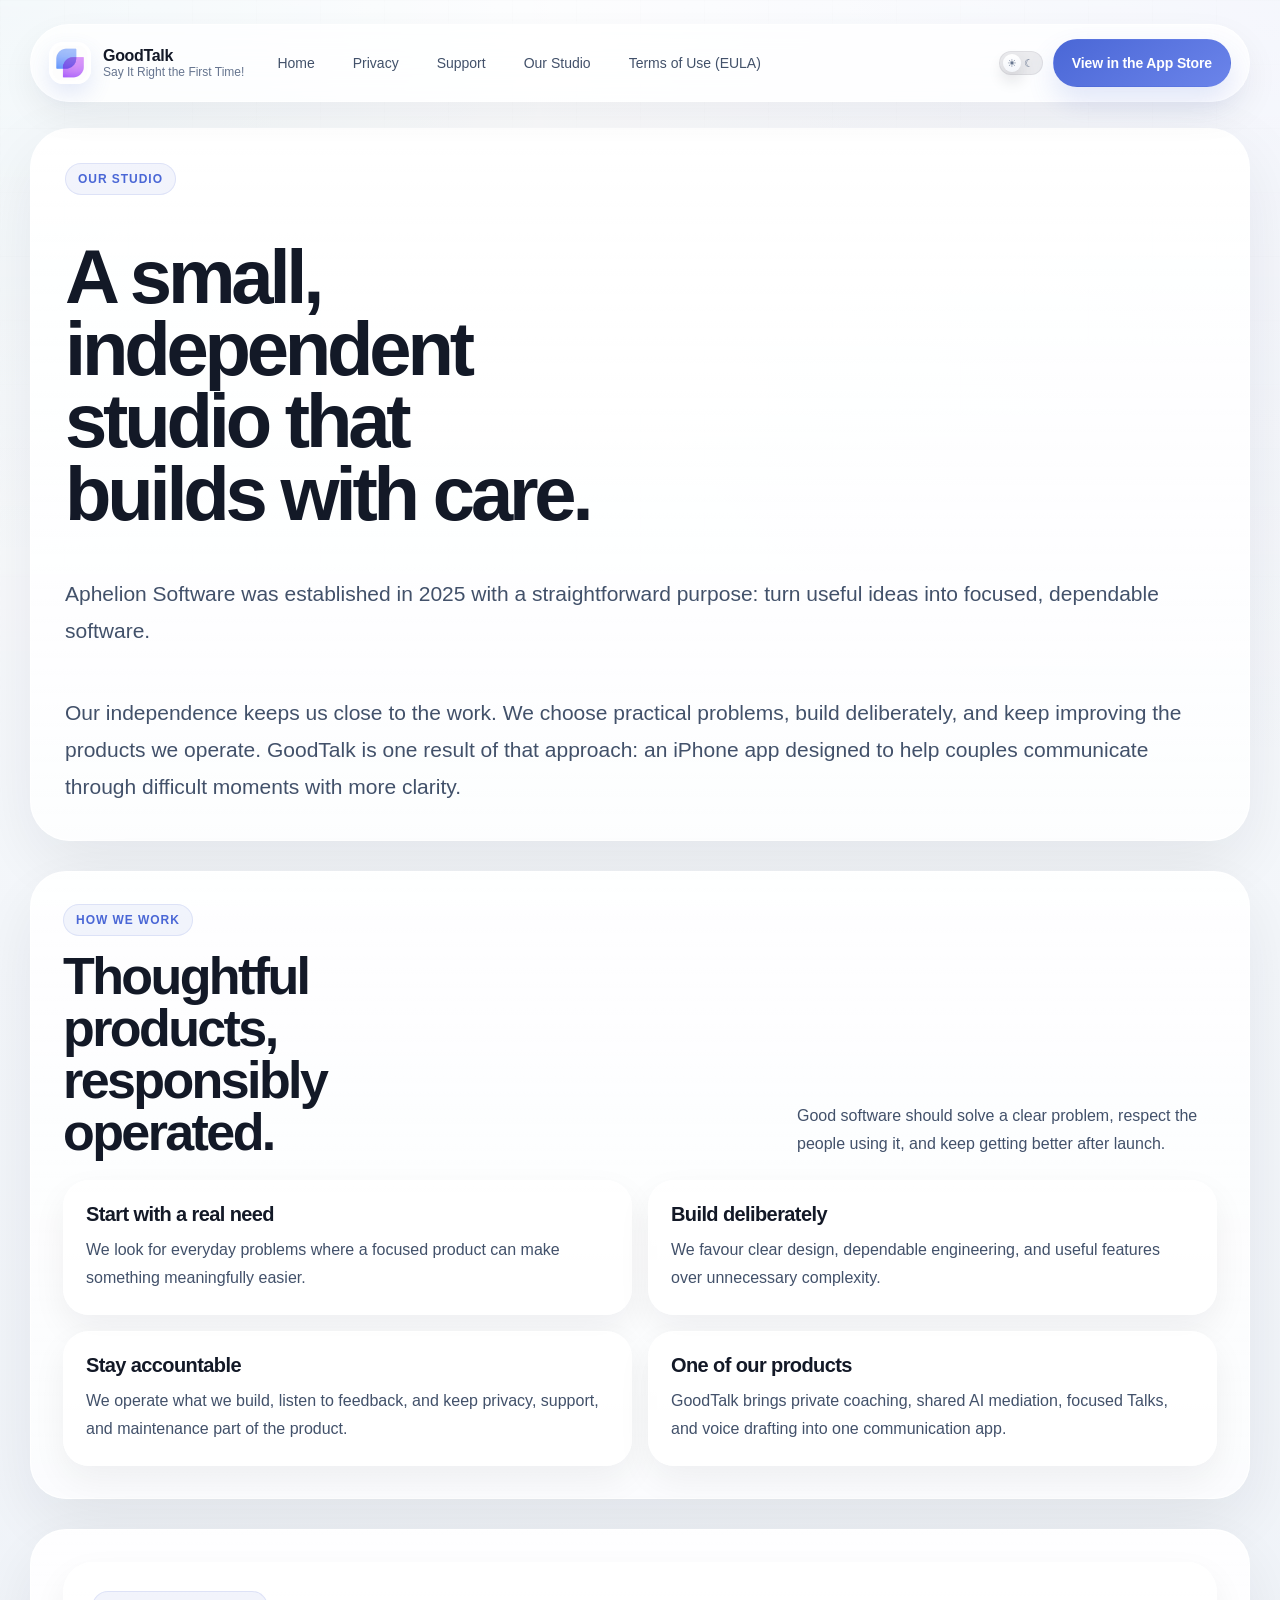
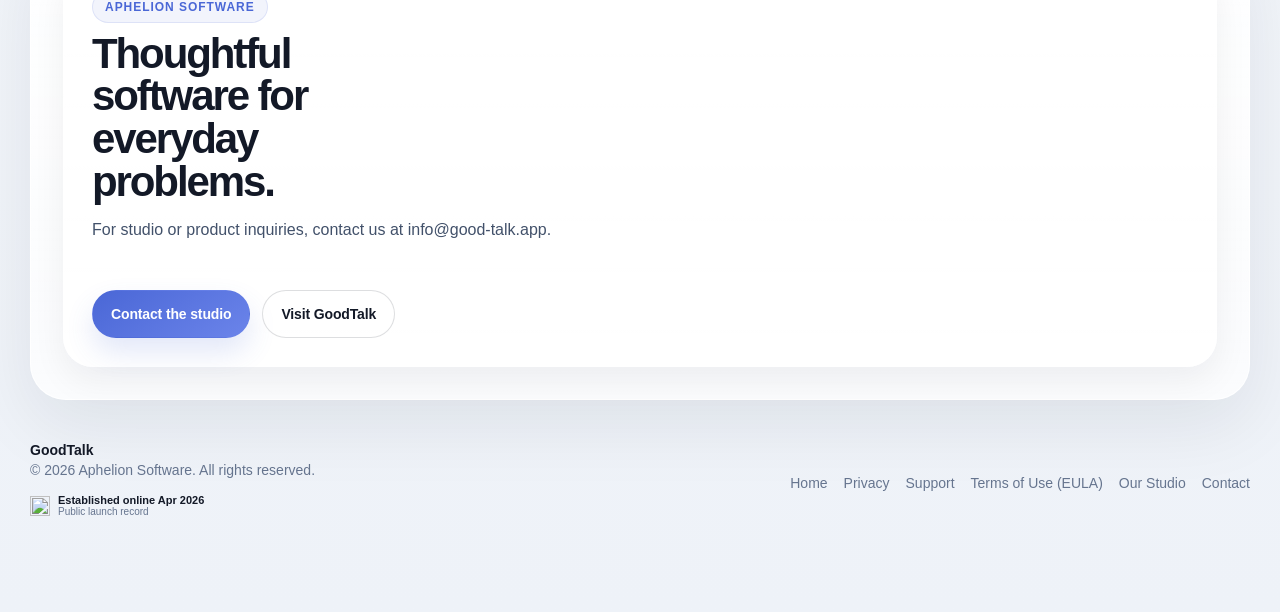
==== commit ca0f8f3a: "Update company page content for clarity and engagement" ====
--- a/company/index.html
+++ b/company/index.html
@@ -109,12 +109,12 @@
 
     <section class="page-hero reveal">
       <span class="section-kicker">Our Studio</span>
-      <h1>Small software, built with care.</h1>
+      <h1>A small, independent studio that builds with care.</h1>
       <p>
         Aphelion Software was established in 2025 with a straightforward purpose: turn useful ideas into focused, dependable software.
       </p>
       <p>
-        As a small independent studio, we stay close to the work. We choose practical problems, build deliberately, and keep improving the products we operate.
+        Our independence keeps us close to the work. We choose practical problems, build deliberately, and keep improving the products we operate.
         GoodTalk is one result of that approach: an iPhone app designed to help couples communicate through difficult moments with more clarity.
       </p>
     </section>
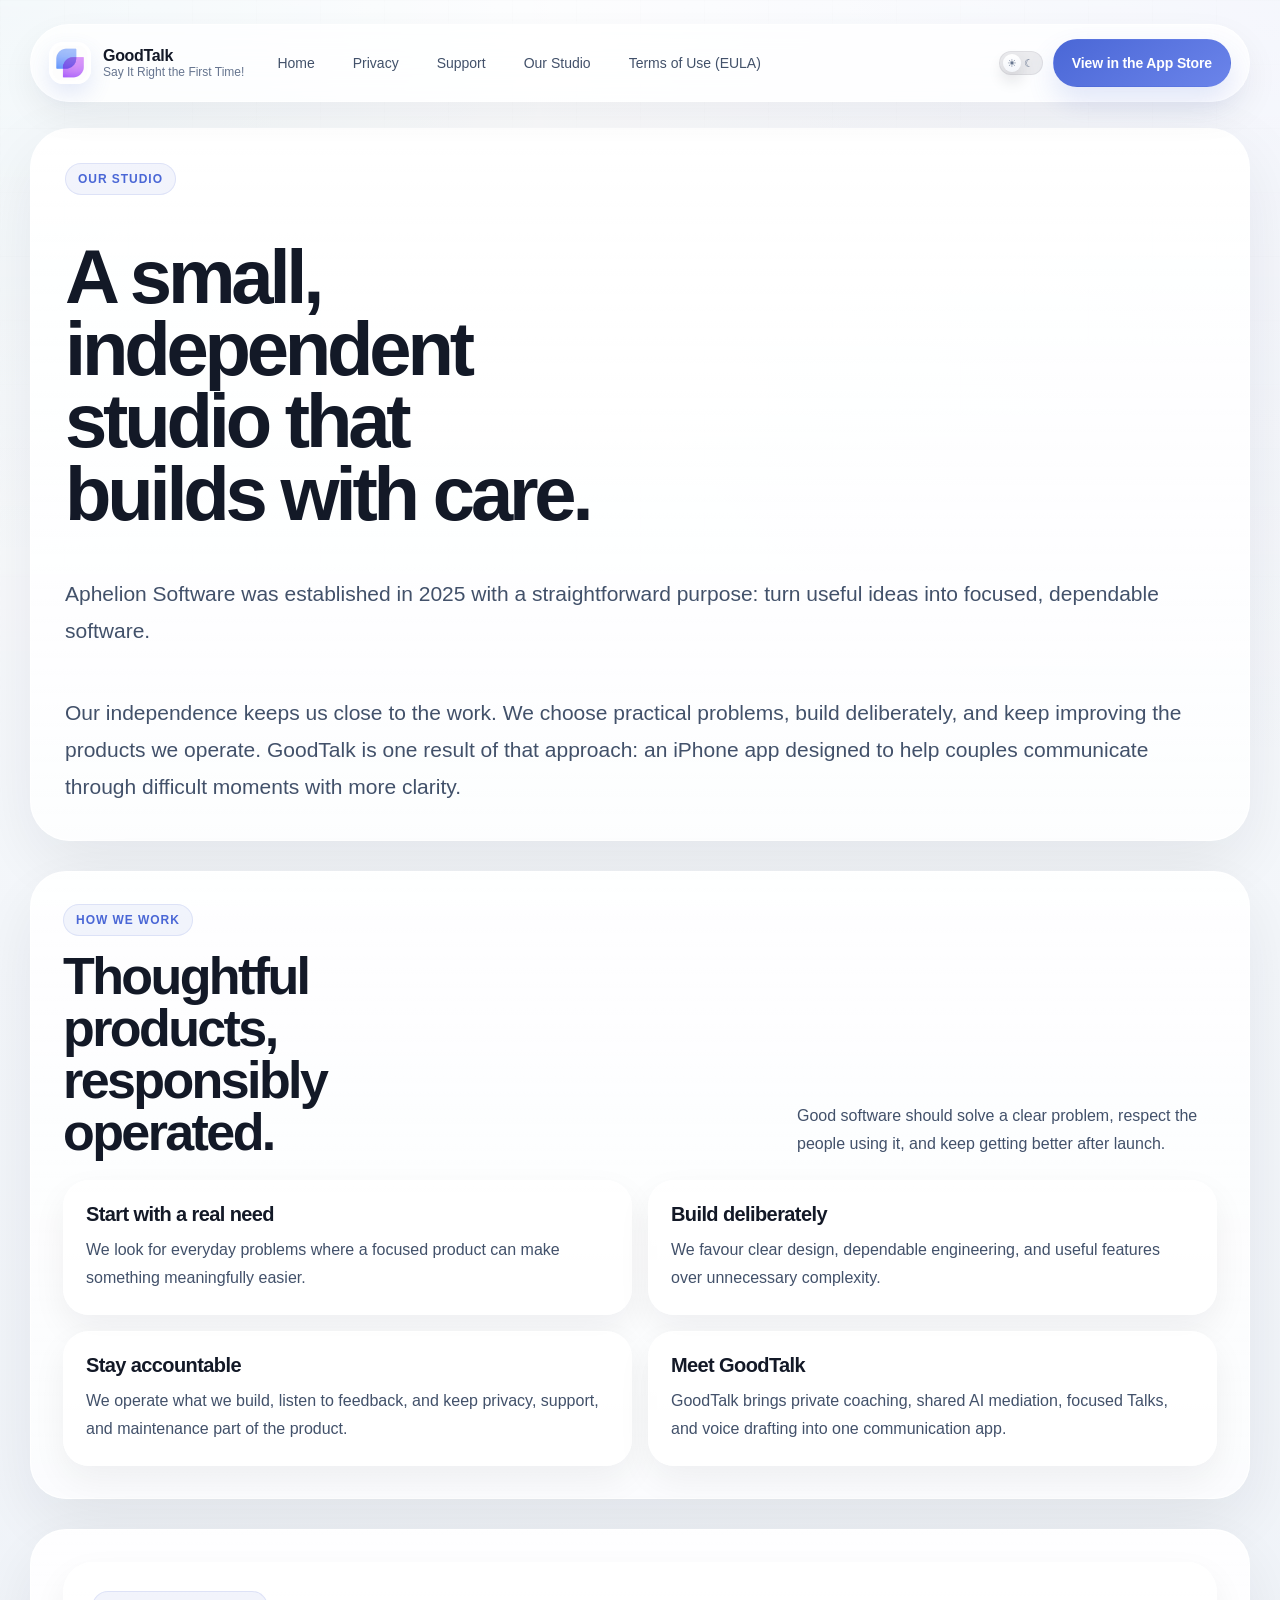
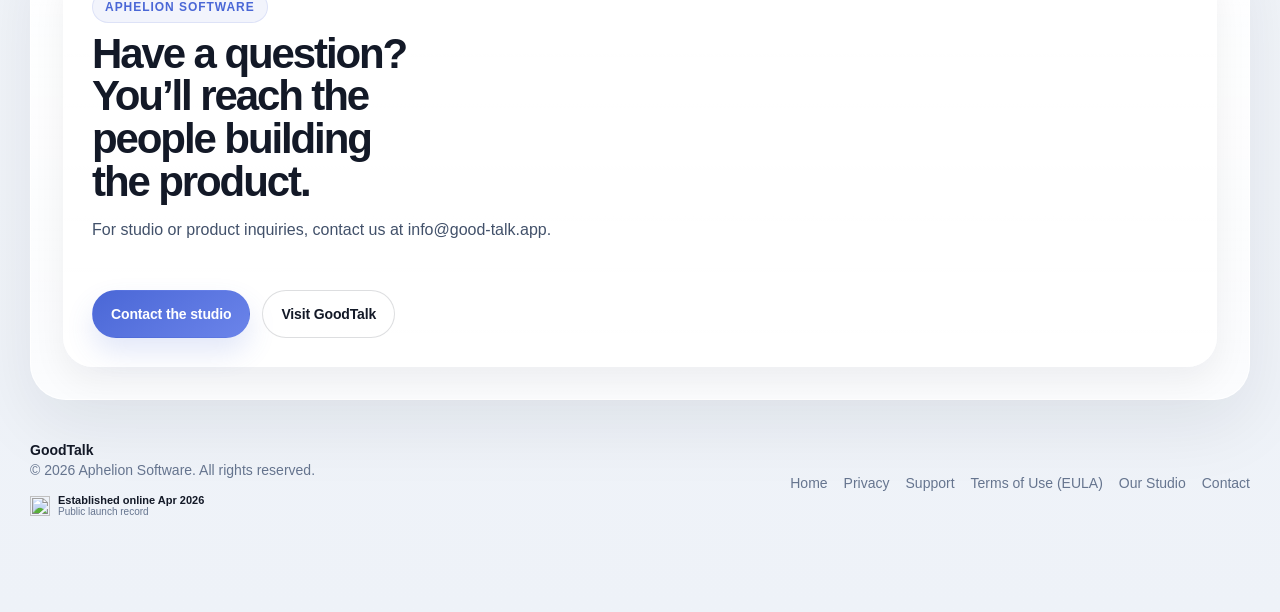
==== commit e30501b5: "Update company and support pages for improved clarity and engagement" ====
--- a/company/index.html
+++ b/company/index.html
@@ -142,7 +142,7 @@
           <p>We operate what we build, listen to feedback, and keep privacy, support, and maintenance part of the product.</p>
         </article>
         <article class="policy-card">
-          <h3>One of our products</h3>
+          <h3>Meet GoodTalk</h3>
           <p>GoodTalk brings private coaching, shared AI mediation, focused Talks, and voice drafting into one communication app.</p>
         </article>
       </div>
@@ -152,7 +152,7 @@
       <div class="cta-panel">
         <div>
           <span class="section-kicker">Aphelion Software</span>
-          <h2>Thoughtful software for everyday problems.</h2>
+          <h2>Have a question? You’ll reach the people building the product.</h2>
           <p>For studio or product inquiries, contact us at info@good-talk.app.</p>
         </div>
         <div class="button-row">
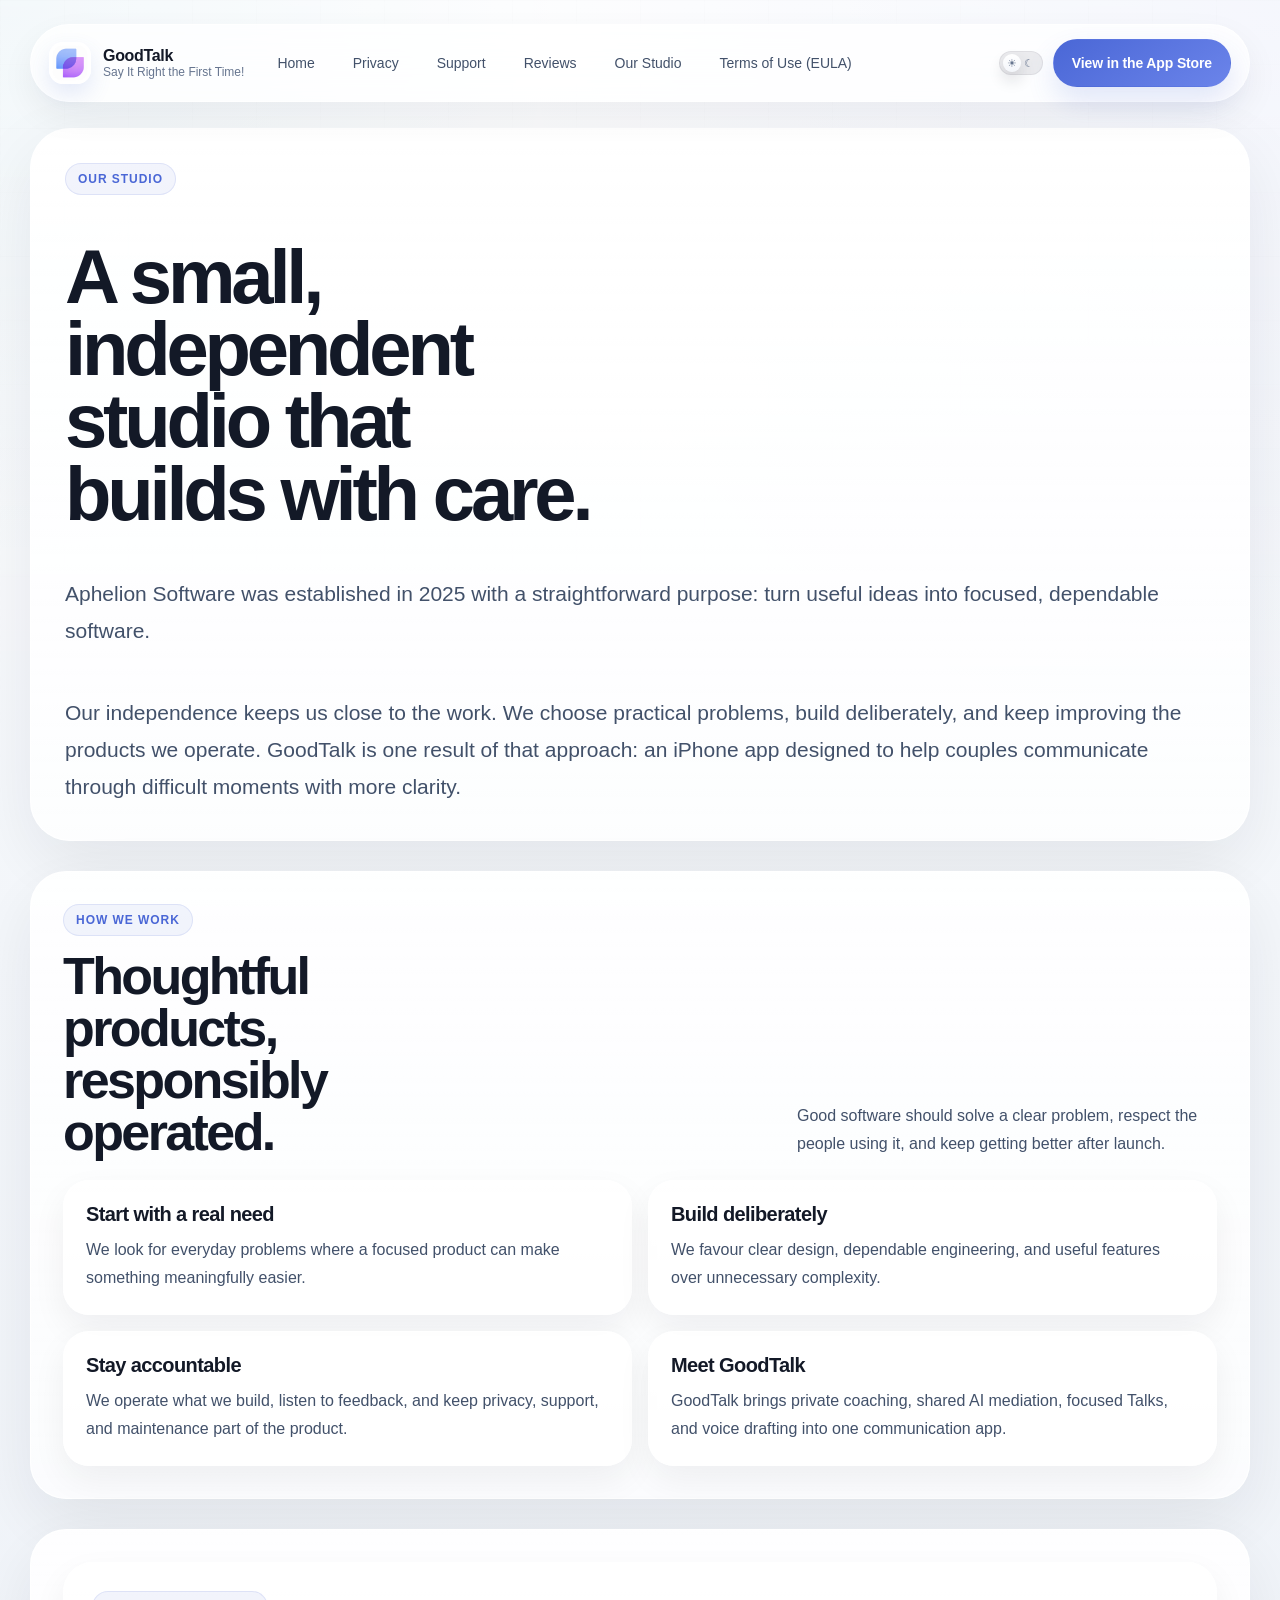
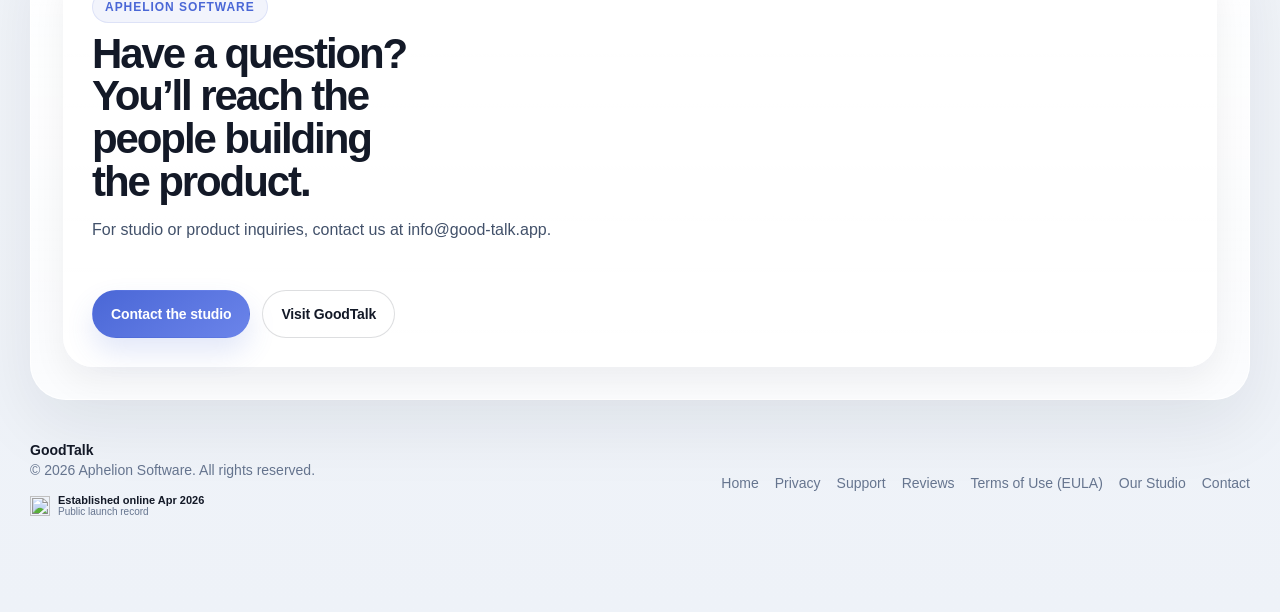
==== commit 45ec4f07: "Add reviews page and related functionality, update navigation links" ====
--- a/company/index.html
+++ b/company/index.html
@@ -85,6 +85,7 @@
           <a class="nav-link" href="../index.html">Home</a>
           <a class="nav-link" href="../privacy.html">Privacy</a>
           <a class="nav-link" href="../support.html">Support</a>
+          <a class="nav-link" href="../reviews.html">Reviews</a>
           <a class="nav-link is-active" href="index.html" aria-current="page">Our Studio</a>
           <a class="nav-link" href="../terms-of-use.html">Terms of Use (EULA)</a>
         </nav>
@@ -178,6 +179,7 @@
         <a href="../index.html">Home</a>
         <a href="../privacy.html">Privacy</a>
         <a href="../support.html">Support</a>
+        <a href="../reviews.html">Reviews</a>
         <a href="../terms-of-use.html">Terms of Use (EULA)</a>
         <a href="index.html">Our Studio</a>
         <a href="mailto:info@good-talk.app">Contact</a>
